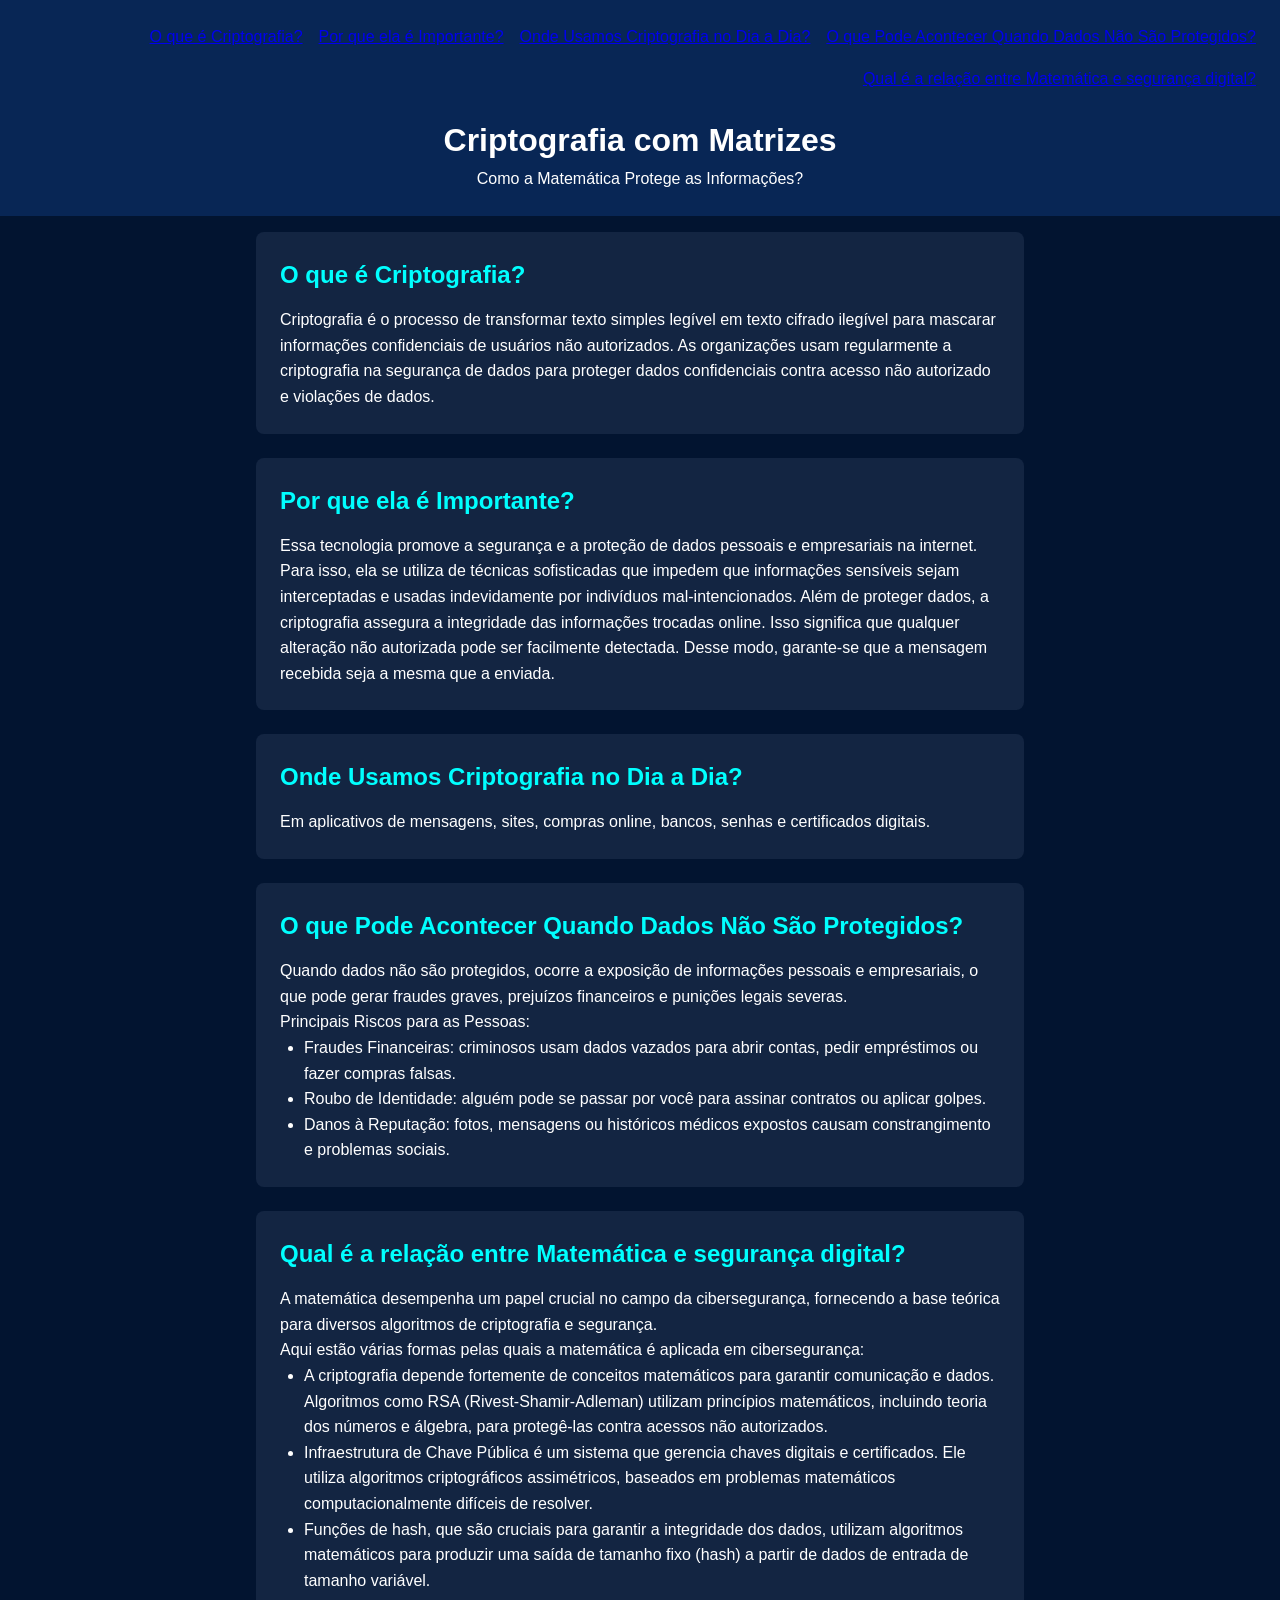
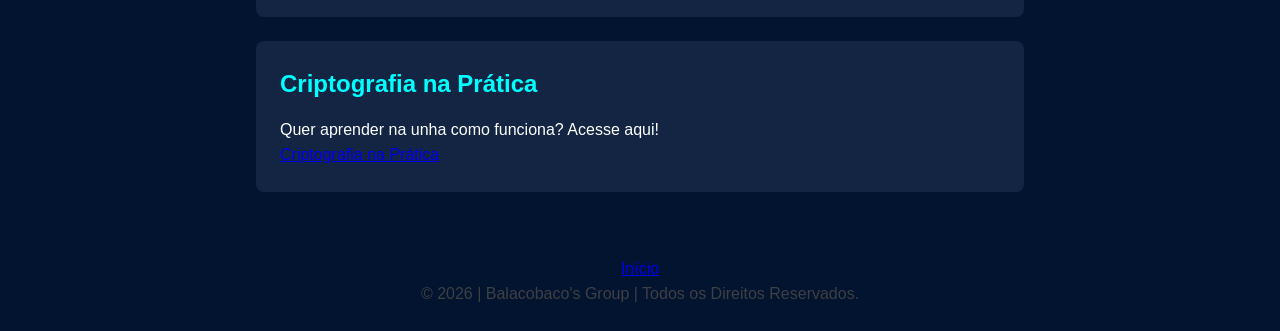
==== index.html @ 83c42270 "first commit" ====
<!DOCTYPE html>
<html lang="pt-br">
<head>
    <meta charset="UTF-8">
    <meta name="viewport" content="width=device-width, initial-scale=1.0">
    <link rel="stylesheet" href="style.css">
    <title>Criptografia com Matrizes</title>
</head>
<body>
    <header>
        <nav class="topics" id="topics">
            <a href="#crip">O que é Criptografia?</a>
            <a href="#imp">Por que ela é Importante?</a>
            <a href="#day">Onde Usamos Criptografia no Dia a Dia?</a>
            <a href="#data">O que Pode Acontecer Quando Dados Não São Protegidos?</a>
            <a href="#mat">Qual é a relação entre Matemática e segurança digital?</a>
        </nav>
        <hgroup>
            <h1>Criptografia com Matrizes</h1>
            <p>Como a Matemática Protege as Informações?</p>
        </hgroup>
    </header>
    <main>
        <section class="crip" id="crip">
            <h2>O que é Criptografia?</h2>
            <div class="expcrip">
                <p>Criptografia é o processo de transformar texto simples legível em texto cifrado ilegível para mascarar informações confidenciais de usuários não autorizados. As organizações usam regularmente a criptografia na segurança de dados para proteger dados confidenciais contra acesso não autorizado e violações de dados.</p>
            </div>
        </section>
        <section class="imp" id="imp">
            <h2>Por que ela é Importante?</h2>
            <div class="whyimp">
                <p>Essa tecnologia promove a segurança e a proteção de dados pessoais e empresariais na internet. Para isso, ela se utiliza de técnicas sofisticadas que impedem que informações sensíveis sejam interceptadas e usadas indevidamente por indivíduos mal-intencionados. Além de proteger dados, a criptografia assegura a integridade das informações trocadas online. Isso significa que qualquer alteração não autorizada pode ser facilmente detectada. Desse modo, garante-se que a mensagem recebida seja a mesma que a enviada.</p>
            </div>
        </section>
        <section class="day" id="day">
            <h2>Onde Usamos Criptografia no Dia a Dia?</h2>
            <div class="dayat">
                <p>Em aplicativos de mensagens, sites, compras online, bancos, senhas e certificados digitais.</p>
            </div>
        </section>
        <section class="data" id="data">
            <h2>O que Pode Acontecer Quando Dados Não São Protegidos?</h2>
            <div class="protec">
                <p>Quando dados não são protegidos, ocorre a exposição de informações pessoais e empresariais, o que pode gerar fraudes graves, prejuízos financeiros e punições legais severas.</p>
            </div>
            <p>Principais Riscos para as Pessoas:</p>
            <ul class="risks">
                <li>Fraudes Financeiras: criminosos usam dados vazados para abrir contas, pedir empréstimos ou fazer compras falsas.</li>
                <li>Roubo de Identidade: alguém pode se passar por você para assinar contratos ou aplicar golpes.</li>
                <li>Danos à Reputação: fotos, mensagens ou históricos médicos expostos causam constrangimento e problemas sociais.</li>
            </ul>
        </section>
        <section class="mat" id="mat">
            <h2>Qual é a relação entre Matemática e segurança digital?</h2>
            <div class="matrel">
                <p>A matemática desempenha um papel crucial no campo da cibersegurança, fornecendo a base teórica para diversos algoritmos de criptografia e segurança.</p>
            </div>
            <p>Aqui estão várias formas pelas quais a matemática é aplicada em cibersegurança:</p>
            <ul class="apply">
                <li>A criptografia depende fortemente de conceitos matemáticos para garantir comunicação e dados. Algoritmos como RSA (Rivest-Shamir-Adleman) utilizam princípios matemáticos, incluindo teoria dos números e álgebra, para protegê-las contra acessos não autorizados.</li>
                <li>Infraestrutura de Chave Pública é um sistema que gerencia chaves digitais e certificados. Ele utiliza algoritmos criptográficos assimétricos, baseados em problemas matemáticos computacionalmente difíceis de resolver.</li>
                <li>Funções de hash, que são cruciais para garantir a integridade dos dados, utilizam algoritmos matemáticos para produzir uma saída de tamanho fixo (hash) a partir de dados de entrada de tamanho variável.</li>
            </ul>
        </section>
        <section class="call">
            <h2>Criptografia na Prática</h2>
            <p>Quer aprender na unha como funciona? Acesse aqui!</p>
            <a href="#" target="_blank">Criptografia na Prática</a>
        </section>
    </main>
    <footer>
        <nav>
            <a class="start" href="#top">Início</a>
        </nav>
        <p>&copy; 2026 | Balacobaco's Group | Todos os Direitos Reservados.</p>
    </footer>
</body>
</html>
---- style.css ----
* {
    box-sizing: border-box;
    margin: 0;
    padding: 0;
}

body {
    font-family: Arial, Helvetica, sans-serif;
    line-height: 1.6;
    color: #ffffff;
    background-color: #021430;
}

header {
    background-color: #082655;
    color: white;
    padding: 1.5rem;
    text-align: center;
}

.topics {
    display: flex;
    flex-wrap: wrap;
    justify-content: right;
    gap: 1rem;
    margin-bottom: 1.5rem;
}

main {
    max-width: 800px;
    margin: 0 auto;
    padding: 1rem;
}

section {
    background-color: #132542;
    padding: 1.5rem;
    margin-bottom: 1.5rem;
    border-radius: 8px;
}

h2 {
    margin-bottom: 0.8rem;
    color: aqua;
}

ul {
    margin-left: 1.5rem;
}

footer {
    text-align: center;
    padding: 1.5rem;
    color: #3e4042;
}
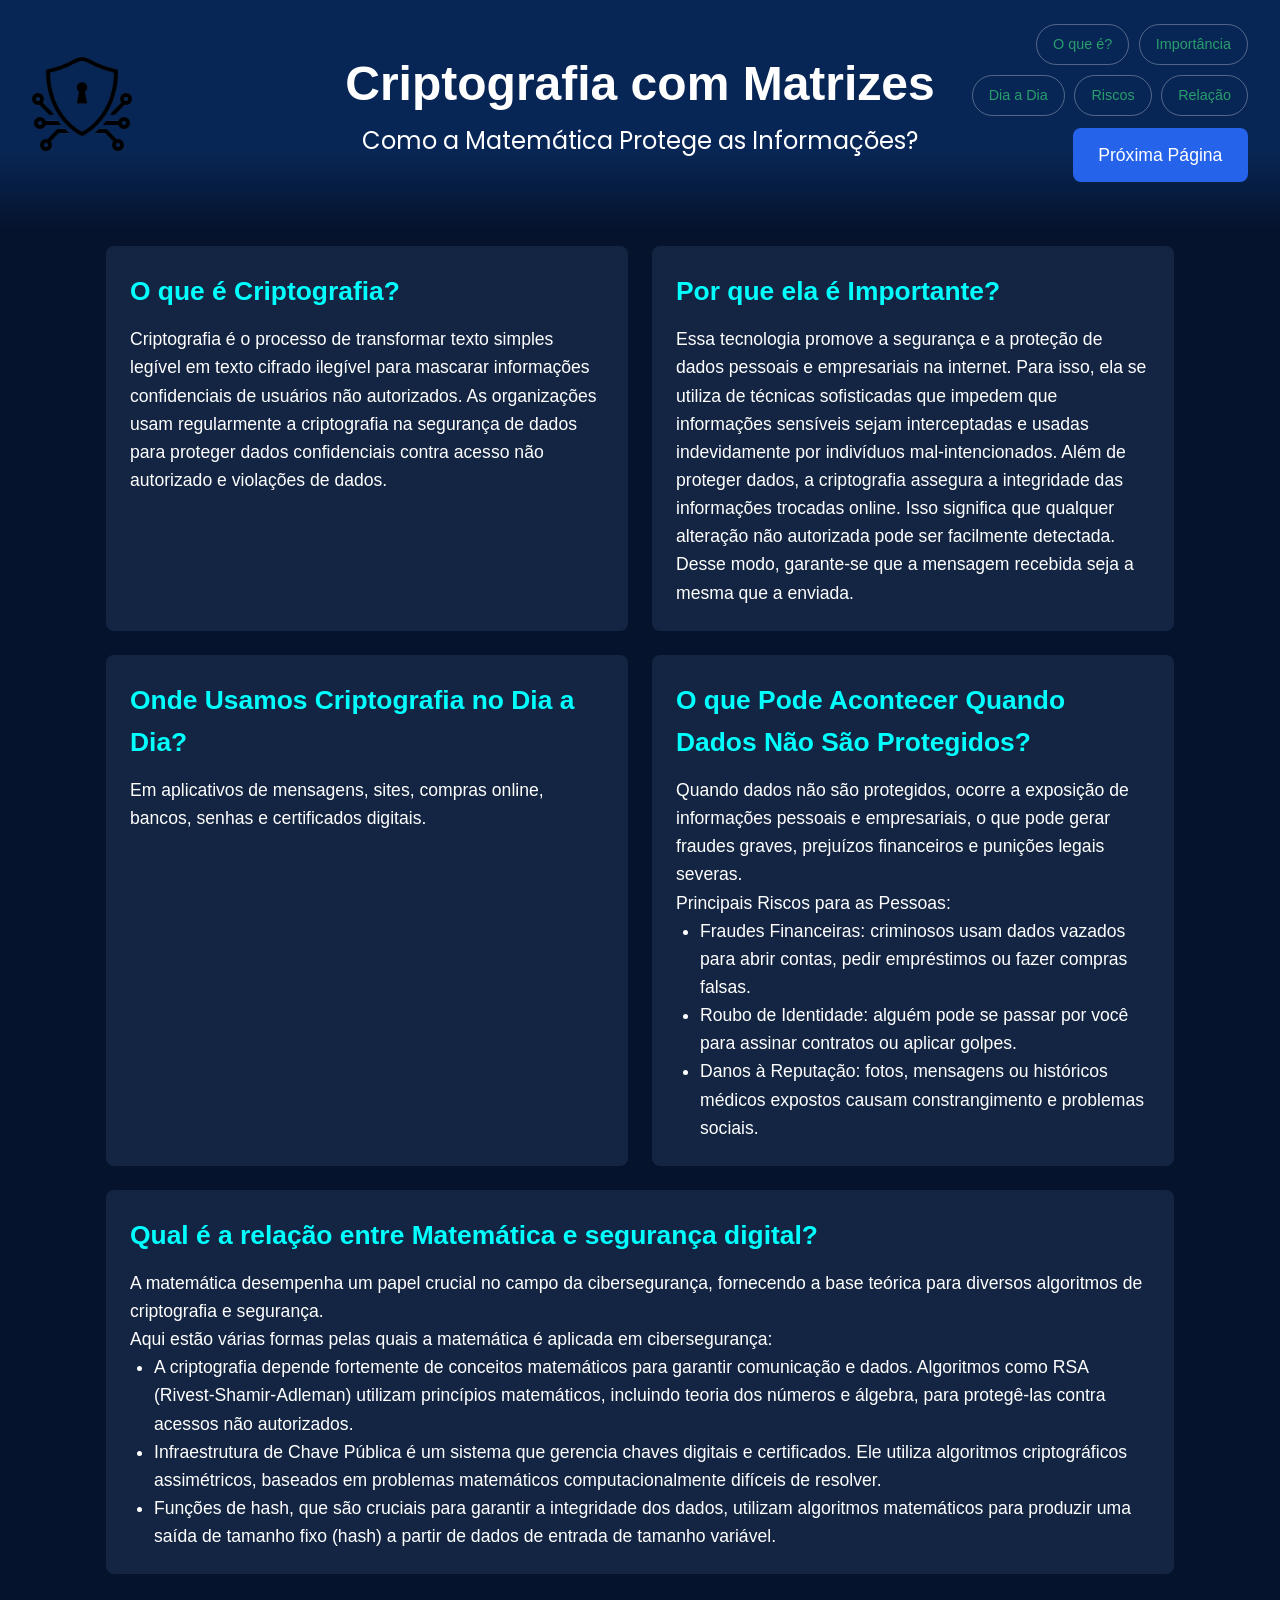
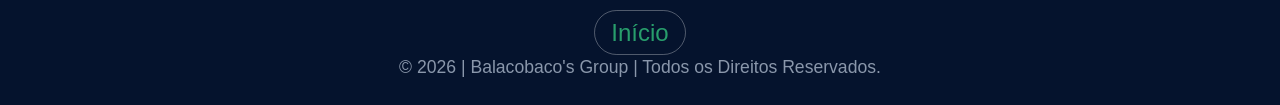
==== commit a193ba29: "Adição de novos elementos e melhorias" ====
--- a/index.html
+++ b/index.html
@@ -3,22 +3,31 @@
 <head>
     <meta charset="UTF-8">
     <meta name="viewport" content="width=device-width, initial-scale=1.0">
+    <link rel="preconnect" href="https://fonts.googleapis.com">
+    <link rel="preconnect" href="https://fonts.gstatic.com" crossorigin>
+    <link href="https://fonts.googleapis.com/css2?family=Poppins:ital,wght@0,100;0,200;0,300;0,400;0,500;0,600;0,700;0,800;0,900;1,100;1,200;1,300;1,400;1,500;1,600;1,700;1,800;1,900&display=swap" rel="stylesheet">
     <link rel="stylesheet" href="style.css">
     <title>Criptografia com Matrizes</title>
 </head>
 <body>
     <header>
-        <nav class="topics" id="topics">
-            <a href="#crip">O que é Criptografia?</a>
-            <a href="#imp">Por que ela é Importante?</a>
-            <a href="#day">Onde Usamos Criptografia no Dia a Dia?</a>
-            <a href="#data">O que Pode Acontecer Quando Dados Não São Protegidos?</a>
-            <a href="#mat">Qual é a relação entre Matemática e segurança digital?</a>
-        </nav>
+        <img class="logo" src="Imagens/Cadeado.png" alt="Logo do Projeto">
         <hgroup>
             <h1>Criptografia com Matrizes</h1>
             <p>Como a Matemática Protege as Informações?</p>
         </hgroup>
+        <div class="right-side">
+            <nav class="topics" id="topics">
+                <a href="#crip">O que é?</a>
+                <a href="#imp">Importância</a>
+                <a href="#day">Dia a Dia</a>
+                <a href="#data">Riscos</a>
+                <a href="#mat">Relação</a>
+            </nav>
+            <div class="acao">
+                <a class="botao" href="#">Próxima Página</a>
+            </div>
+        </div>
     </header>
     <main>
         <section class="crip" id="crip">
@@ -63,11 +72,6 @@
                 <li>Funções de hash, que são cruciais para garantir a integridade dos dados, utilizam algoritmos matemáticos para produzir uma saída de tamanho fixo (hash) a partir de dados de entrada de tamanho variável.</li>
             </ul>
         </section>
-        <section class="call">
-            <h2>Criptografia na Prática</h2>
-            <p>Quer aprender na unha como funciona? Acesse aqui!</p>
-            <a href="#" target="_blank">Criptografia na Prática</a>
-        </section>
     </main>
     <footer>
         <nav>
--- a/style.css
+++ b/style.css
@@ -4,30 +4,100 @@
     padding: 0;
 }
 
+html {
+    scroll-behavior: smooth;
+}
 body {
     font-family: Arial, Helvetica, sans-serif;
+    font-size: 1.1rem;
     line-height: 1.6;
     color: #ffffff;
-    background-color: #021430;
+    background-color: #05132D;
 }
 
 header {
-    background-color: #082655;
+    display: grid;
+    grid-template-columns: 1fr auto 1fr;
+    align-items: center;
+    gap: 2rem;
+    background: linear-gradient(to bottom, #082655 65%, #05132D 100%);
     color: white;
-    padding: 1.5rem;
+    padding: 1.5rem 2rem 3rem;
+}
+
+.logo {
+    grid-column: 1;
+    justify-self: start;
+    max-height: 100px;
+    max-width: auto;
+}
+
+.right-side {
+    grid-column: 3;
+    justify-self: end;
+    display: flex;
+    flex-direction: column;
+    align-items: flex-end;
+    gap: 0.8rem;
+}
+
+.acao {
+    display: flex;
+    justify-content: flex-end;
+    margin-bottom: 0;
+}
+
+.botao {
+    display: inline-block;
+    padding: 0.8rem 1.6rem;
+    background-color: #2563eb;
+    color: white;
+    text-decoration: none;
+    border-radius: 8px;
+    transition: background-color 0.2s;
+}
+
+.botao:hover {
+    background-color: #1d4ed8;
+}
+
+hgroup {
+    grid-column: 2;
+    font-size: 1.5rem;
     text-align: center;
+}
+
+hgroup p {
+    font-family: Poppins;
 }
 
 .topics {
     display: flex;
     flex-wrap: wrap;
-    justify-content: right;
-    gap: 1rem;
-    margin-bottom: 1.5rem;
+    justify-content: flex-end;
+    gap: 0.6rem;
+    margin-bottom: 0;
 }
 
+.topics a {
+    color: #289E6C;
+    text-decoration: none;
+    font-size: 0.9rem;
+    padding: 0.5rem 1rem;
+    border: 1px solid rgba(255, 255, 255, 0.3);
+    border-radius: 999px;
+    transition: background-color 0.2s, color 0.2s;
+}
+
+.topics a:hover, .topics a:focus-visible {
+    background-color: #93c5fd;
+    color: #1e293b;
+}
 main {
-    max-width: 800px;
+    display: grid;
+    grid-template-columns: 1fr 1fr;
+    gap: 1.5rem;
+    max-width: 1100px;
     margin: 0 auto;
     padding: 1rem;
 }
@@ -35,8 +105,11 @@
 section {
     background-color: #132542;
     padding: 1.5rem;
-    margin-bottom: 1.5rem;
     border-radius: 8px;
+}
+
+.mat {
+    grid-column: 1 / -1;
 }
 
 h2 {
@@ -48,8 +121,49 @@
     margin-left: 1.5rem;
 }
 
+.start {
+    color: #289E6C;
+    text-decoration: none;
+    font-size: 1.5rem;
+    padding: 0.5rem 1rem;
+    border: 1px solid rgba(255, 255, 255, 0.3);
+    border-radius: 999px;
+    transition: background-color 0.2s, color 0.2s;
+}
+
+.start:hover, .start:focus-visible {
+    background-color: #93c5fd;
+    color: #1e293b;
+}
+
 footer {
     text-align: center;
     padding: 1.5rem;
-    color: #3e4042;
+    color: #8a97ab;
+}
+
+@media (max-width: 700px) {
+    main {
+        grid-template-columns: 1fr;
+    }
+}
+
+@media (max-width: 900px) {
+    header {
+        grid-template-columns: 1fr;
+        text-align: center;
+    }
+    
+    .logo, hgroup, .right-side {
+        grid-column: 1;
+    }
+
+    .logo {
+        justify-self: center;
+    }
+
+    .right-side {
+        justify-self: center;
+        align-items: center;
+    }
 }
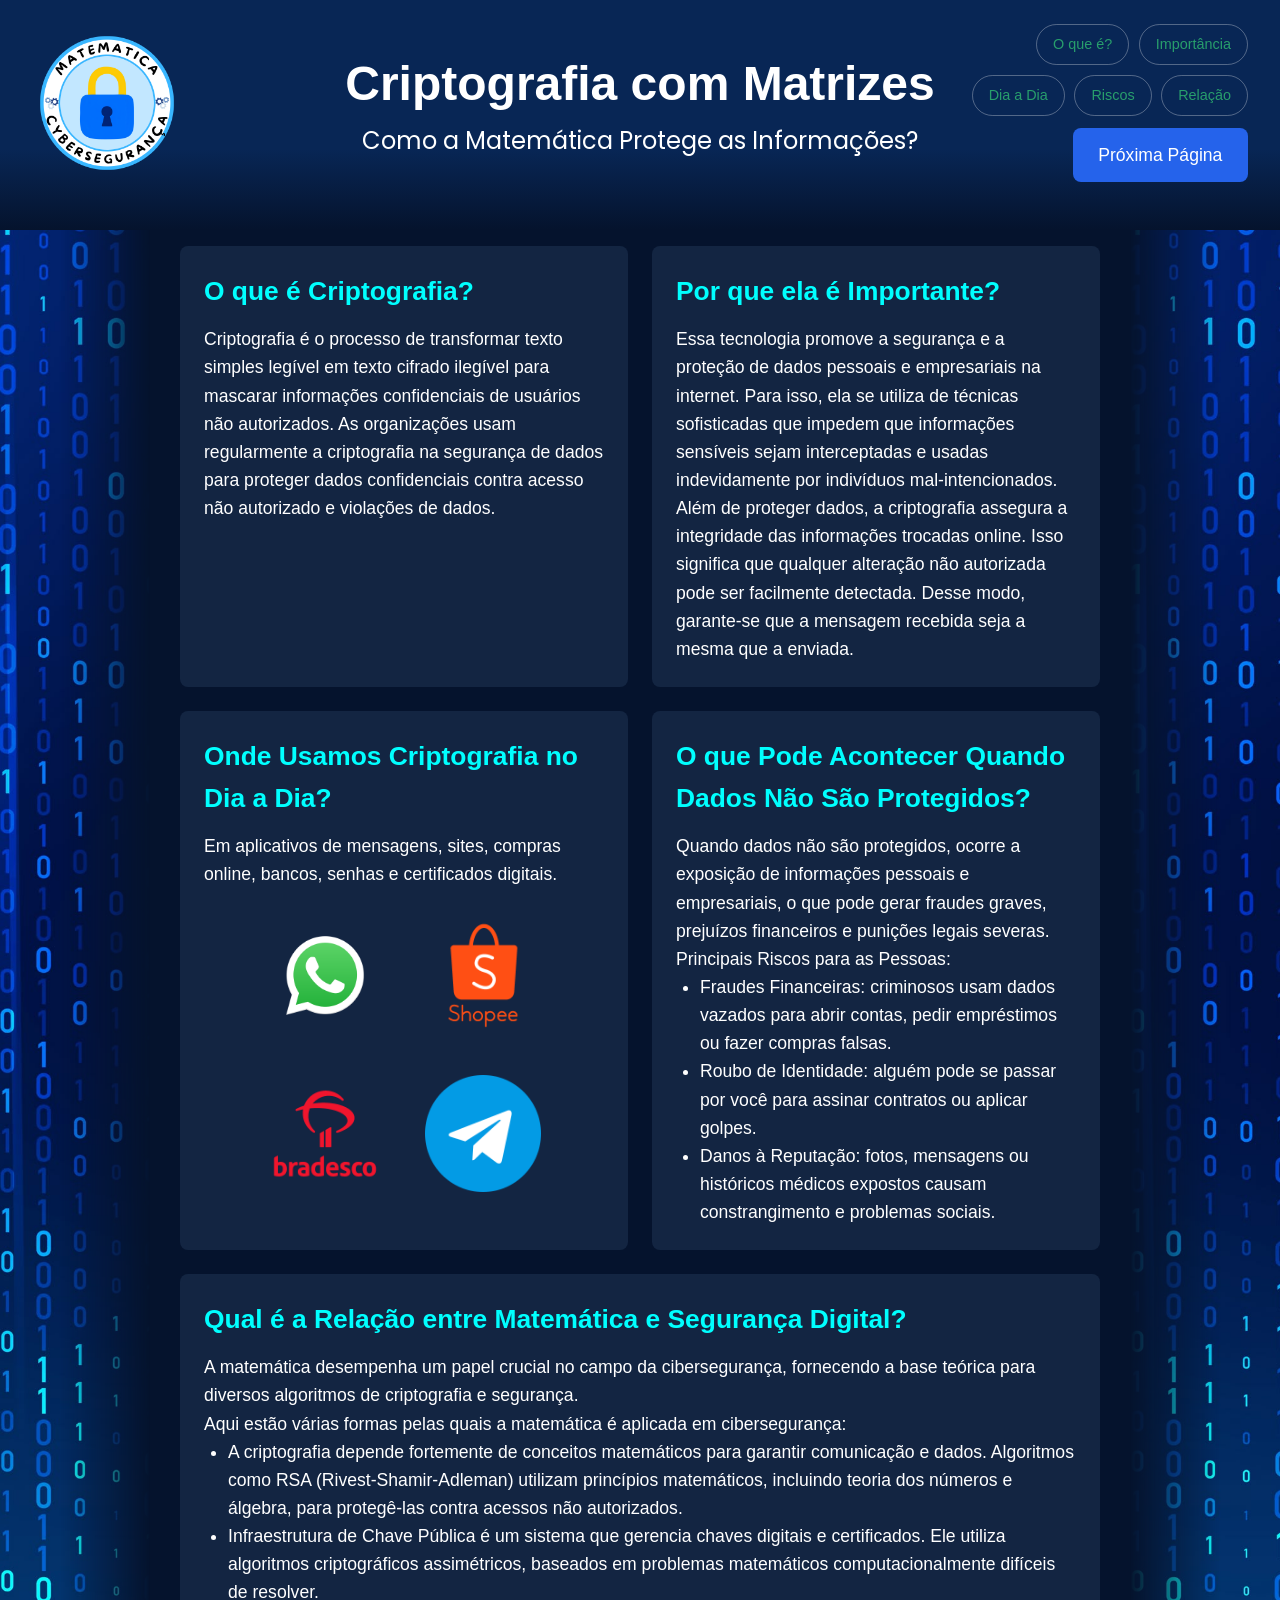
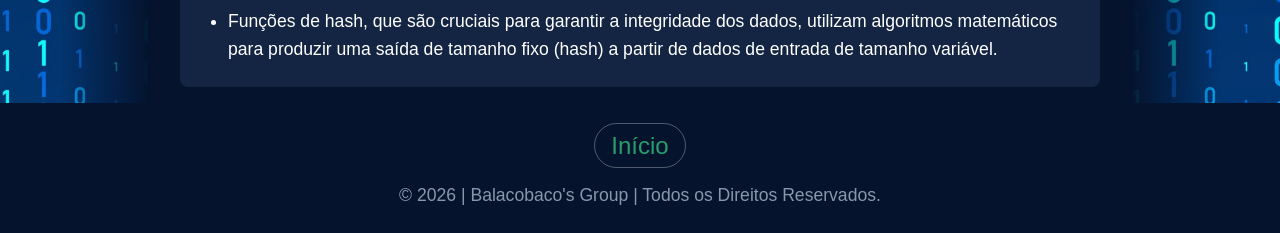
==== commit d7d4dd9f: "Versão finalizada" ====
--- a/index.html
+++ b/index.html
@@ -11,7 +11,7 @@
 </head>
 <body>
     <header>
-        <img class="logo" src="Imagens/Cadeado.png" alt="Logo do Projeto">
+        <img class="group-logo" src="Imagens/Logo.png" alt="Logo do Projeto">
         <hgroup>
             <h1>Criptografia com Matrizes</h1>
             <p>Como a Matemática Protege as Informações?</p>
@@ -46,6 +46,12 @@
             <h2>Onde Usamos Criptografia no Dia a Dia?</h2>
             <div class="dayat">
                 <p>Em aplicativos de mensagens, sites, compras online, bancos, senhas e certificados digitais.</p>
+                <div class="logos">
+                    <img src="Imagens/Logo WhatsApp.png" alt="Logo do WhatsApp">
+                    <img src="Imagens/Logo Shopee.png" alt="Logo da Shopee">
+                    <img src="Imagens/Logo Bradesco.png" alt="Logo da Bradesco">
+                    <img src="Imagens/Logo Telegram.png" alt="Logo do Telegram">
+                </div>
             </div>
         </section>
         <section class="data" id="data">
@@ -61,7 +67,7 @@
             </ul>
         </section>
         <section class="mat" id="mat">
-            <h2>Qual é a relação entre Matemática e segurança digital?</h2>
+            <h2>Qual é a Relação entre Matemática e Segurança Digital?</h2>
             <div class="matrel">
                 <p>A matemática desempenha um papel crucial no campo da cibersegurança, fornecendo a base teórica para diversos algoritmos de criptografia e segurança.</p>
             </div>
@@ -79,5 +85,6 @@
         </nav>
         <p>&copy; 2026 | Balacobaco's Group | Todos os Direitos Reservados.</p>
     </footer>
+    <script src="script.js" defer></script>
 </body>
 </html>
--- a/style.css
+++ b/style.css
@@ -25,11 +25,31 @@
     padding: 1.5rem 2rem 3rem;
 }
 
-.logo {
+.group-logo {
     grid-column: 1;
     justify-self: start;
-    max-height: 100px;
+    max-height: 150px;
     max-width: auto;
+}
+
+.logos {
+    display: grid;
+    grid-template-columns: repeat(2, 1fr);
+    gap: 1rem;
+    max-width: 300px;
+    margin: 1rem auto 0;
+}
+
+.logos img {
+    width: 100%;
+    aspect-ratio: 1 / 1;
+    padding: 0.8rem;
+    object-fit: contain;
+    transition: transform 0.2s;
+}
+
+.logos img:hover {
+    transform: scale(1.1);
 }
 
 .right-side {
@@ -94,12 +114,36 @@
     color: #1e293b;
 }
 main {
+    position: relative;
     display: grid;
     grid-template-columns: 1fr 1fr;
     gap: 1.5rem;
-    max-width: 1100px;
+    max-width: 1300px;
     margin: 0 auto;
-    padding: 1rem;
+    padding: 1rem 180px;
+}
+
+main::before,
+main::after {
+    content: "";
+    position: absolute;
+    top: 0;
+    bottom: 0;
+    width: 150px;
+    background-size: cover;
+    background-position: center;
+}
+
+main::before {
+    left: 0;
+    background-image: url(Imagens/Background\ Criptografia.jpg);
+    mask-image: linear-gradient(to right, black 40%, transparent);
+}
+
+main::after {
+    right: 0;
+    background-image: url(Imagens/Background\ Criptografia.jpg);
+    mask-image: linear-gradient(to left, black 40%, transparent);
 }
 
 section {
@@ -142,9 +186,19 @@
     color: #8a97ab;
 }
 
-@media (max-width: 700px) {
+footer p {
+    margin-top: 1rem;
+}
+
+@media (max-width: 900px) {
     main {
         grid-template-columns: 1fr;
+        padding: 1rem;
+    }
+
+    main::before,
+    main::after {
+        display: none;
     }
 }
 
@@ -166,4 +220,22 @@
         justify-self: center;
         align-items: center;
     }
+}
+
+.reveal {
+    opacity: 0;
+    transform: translateY(30px);
+    transition: opacity 0.8s ease, transform 0.8s ease;
+}
+
+.reveal.visivel {
+    opacity: 1;
+    transform: none;
+}
+
+@media (prefers-reduced-motion: reduce) {
+    .reveal {
+        transition: none;
+        transform: none;
+    }
 }
